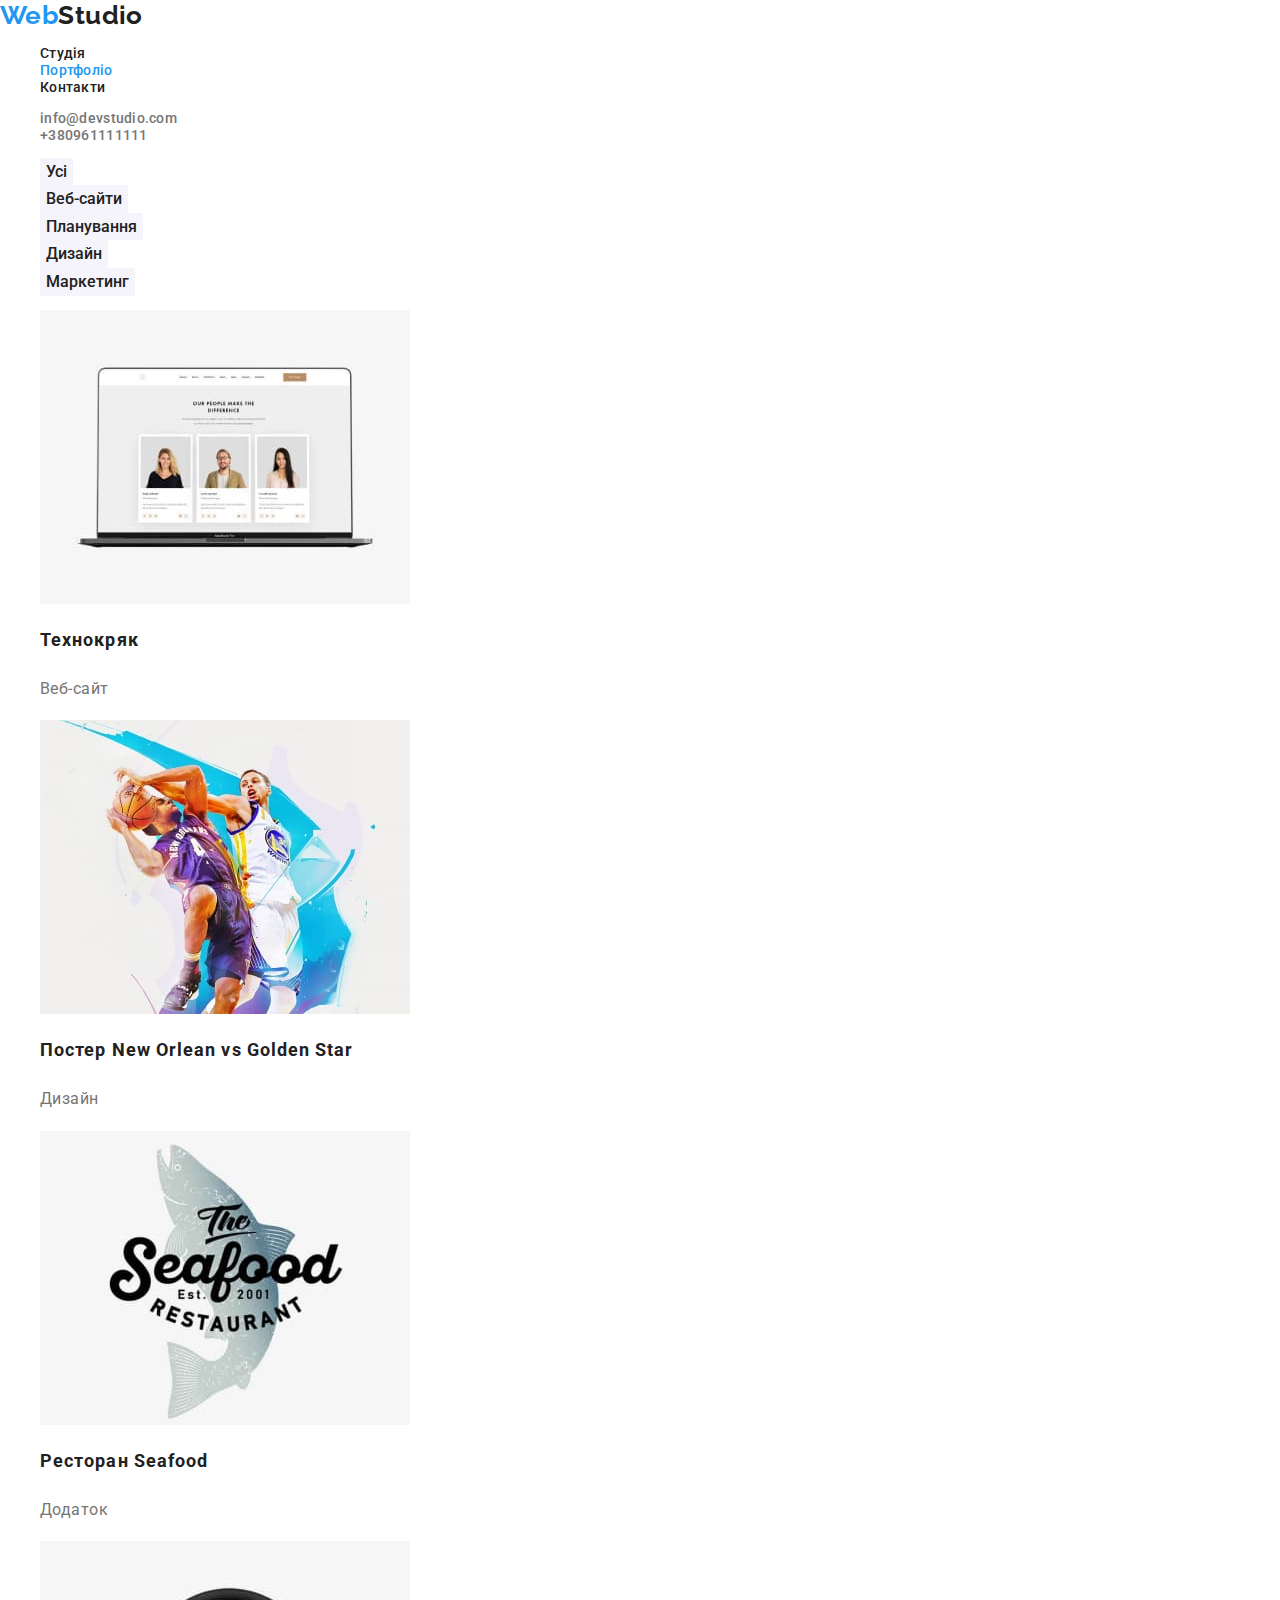
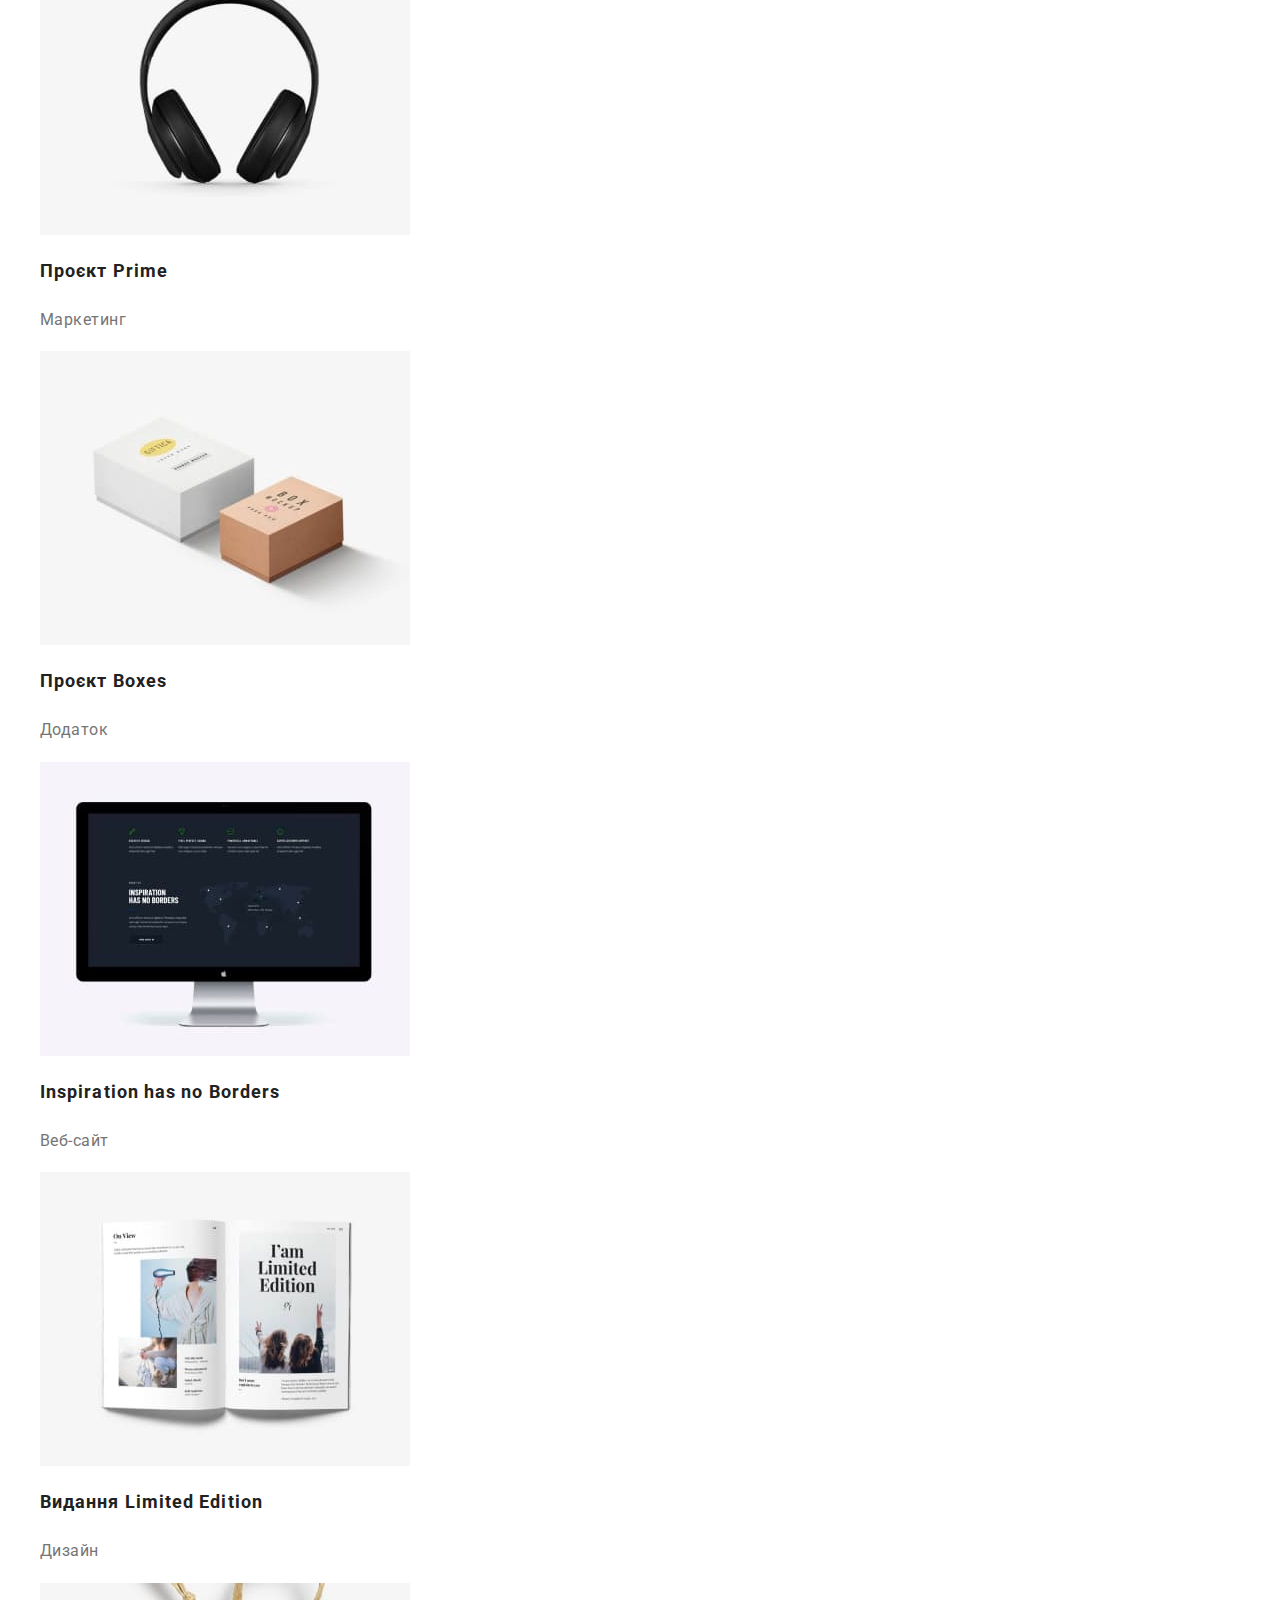
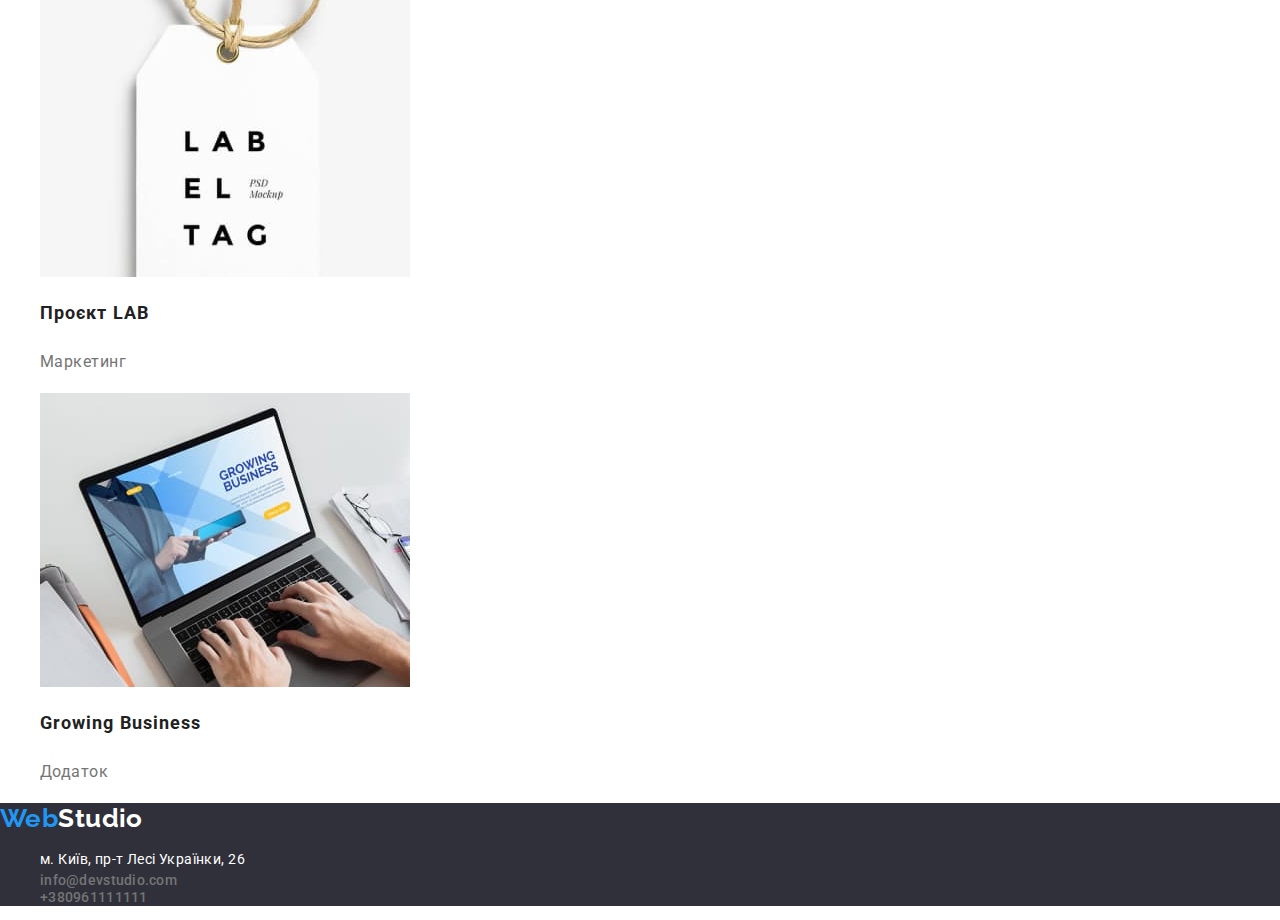
==== portfolio.html @ c3194bff "Додаэ нормалайз" ====
<!DOCTYPE html>
<html lang="uk">
<head>
    <meta charset="UTF-8">
    <meta http-equiv="X-UA-Compatible" content="IE=edge">
    <meta name="viewport" content="width=device-width, initial-scale=1.0">
    <title>Portfolio</title>
    <link rel="preconnect" href="https://fonts.googleapis.com"/>
    <link rel="preconnect" href="https://fonts.gstatic.com" crossorigin/>
    <link href="https://fonts.googleapis.com/css2?family=Raleway:wght@700&family=Roboto:ital,wght@0,400;0,500;0,700;1,900&display=swap" rel="stylesheet">
    <link rel="stylesheet" href="https://cdnjs.cloudflare.com/ajax/libs/modern-normalize/1.1.0/modern-normalize.min.css">
    <link rel="stylesheet" href="css/styles.css"/>
</head>
<body>
    <header>
        <nav>
            <a href="./index.html" class="logo-link">Web<span class="logo-header">Studio</span></a>
            <ul class="site-nav list">
                <li><a href="./index.html" class="link">Студія</a></li>
                <li><a href="./portfolio.html" class="link current">Портфоліо</a></li>
                <li><a href="#" class="link">Контакти</a></li>
            </ul>
        </nav>
        <ul class="contact-nav list">
            <li><a href="mailto:info@devstudio.com" class="link">info@devstudio.com</a></li>
            <li><a href="tel:+380961111111" class="link">+380961111111</a></li>
        </ul>
    </header>
    <main>
        <section>
            <h1 class="visually-hidden">Приклади робіт</h1>
            <ul class="site-works list">
                <li>
                    <button type="button" class="link">Усі</button>
                </li>
                <li>
                    <button type="button" class="link">Веб-сайти</button>
                </li>
                <li>
                    <button type="button" class="link">Планування</button>
                </li>
                <li>
                    <button type="button" class="link">Дизайн</button>
                </li>
                <li>
                    <button type="button" class="link">Маркетинг</button>
                </li>
            </ul>
        </section>
        <section>
            <ul class="list">
                <li>
                    <img src="images/imgportfolio.jpg" alt="Фото приклад Веб-сайту Технокряк" width="370" height="294">
                    <h2 class="works-title">Технокряк</h2>
                    <p class="works-text">Веб-сайт</p>
                </li>
                <li>
                    <img src="images/img1portfolio.jpg" alt="Фото приклад дизайну Постер New Orlean vs Golden Star" width="370" height="294">
                    <h2 class="works-title">Постер New Orlean vs Golden Star</h2>
                    <p class="works-text">Дизайн</p>
                </li>
                <li>
                    <img src="images/img2portfolio.jpg" alt="Фото приклад додатку Ресторан Seafood" width="370" height="294">
                    <h2 class="works-title">Ресторан Seafood</h2>
                    <p class="works-text">Додаток</p>
                </li>
                <li>
                    <img src="images/img3portfolio.jpg" alt="Фото приклад проєкт Prime" width="370" height="294">
                    <h2 class="works-title">Проєкт Prime</h2>
                    <p class="works-text">Маркетинг</p>
                </li>
                <li>
                    <img src="images/img4portfolio.jpg" alt="Фото приклад додатку Проєкт Boxes" width="370" height="294">
                    <h2 class="works-title">Проєкт Boxes</h2>
                    <p class="works-text">Додаток</p>
                </li>
                <li>
                    <img src="images/img5portfolio.jpg" alt="Фото приклад Веб-сайт Inspiration has no Borders" width="370" height="294">
                    <h2 class="works-title">Inspiration has no Borders</h2>
                    <p class="works-text">Веб-сайт</p>
                </li>
                <li>
                    <img src="images/img6portfolio.jpg" alt="Фото приклад дизайну Видання Limited Edition" width="370" height="294">
                    <h2 class="works-title">Видання Limited Edition</h2>
                    <p class="works-text">Дизайн</p>
                </li>
                <li>
                    <img src="images/img7portfolio.jpg" alt="Фото приклад маркетингу Проєкт LAB" width="370" height="294">
                    <h2 class="works-title">Проєкт LAB</h2>
                    <p class="works-text">Маркетинг</p>
                </li>
                <li>
                    <img src="images/img8portfolio.jpg" alt="Фото приклад додатку Growing Business" width="370" height="294">
                    <h2 class="works-title">Growing Business</h2>
                    <p class="works-text">Додаток</p>
                </li>
            </ul> 
        </section>
 
    </main>
    <footer class="contact-list">
        <a href="./index.html" class="logo-link">Web<span class="logo-studio">Studio</span></a>
        <address class="keys">
            <ul class="contact-nav list">
                <li><a href="https://goo.gl/maps/CPtrU1FHBa2aNyZL9" class="map-link" target="_blank" rel="noopener noreferrer nofollow">м. Київ, пр-т Лесі Українки, 26</a></li>
                <li><a href="mailto:info@devstudio.com" class="link">info@devstudio.com</a></li>
                <li><a href="tel:+380961111111" class="link">+380961111111</a></li>
            </ul>
        </address>
        </footer>
</body>
</html>
---- css/styles.css ----
:root {
    --primary-text-color:#757575;
    --title-text-color:#212121;
    --accent-color:#2196F3;
    --primary-white-color:#ffffff;
    --secondary-black-color: #2F303A;
    --super-blue-color :#188CE8;
    --fon-button-color : #F5F4FA;
    --main-font: 'Roboto',sans-serif;
    --secondary-font : 'Raleway',sans-serif;
}
/*body*/
body {
    font-size: 14px;
    background-color:var(--primary-white-color);
    color: var(--primary-text);
    font-family: 'Roboto',sans-serif;
    letter-spacing: 0.03em
}
 /*WebStudio*/
.logo-link {
    color:var(--accent-color);
    font-family: var(--secondary-font);
    font-weight: 700;
    font-size: 26px;
    line-height: 1.19;
    text-decoration: none;
}
.logo-header {
    color:var(--title-text-color) ;
}
/*Site nav*/
.site-nav .link,
.site-nav .list {
    color: var(--title-text-color);
    font-weight: 500;
    font-size: 14px;
    line-height: 1.14;
    letter-spacing: 0.02em;
    text-decoration: none;
}
.site-nav .link:hover, 
.site-nav .link:focus {
    color:var(--accent-color);
}
.site-nav .link.current {
    color: var(--accent-color);
}
/*Contact nav*/
.contact-nav .link {
    color: var(--primary-text-color);
    font-weight: 500;
    font-size: 14px;
    line-height: 1.14;
    letter-spacing: 0.02em;
    text-decoration: none;
}
.contact-nav .link:hover, 
.contact-nav .link:focus {
    color: var(--accent-color);
}
.site-nav .list {
    color: var(--primary-text-color);
    font-weight: 500;
    font-size: 14px;
    line-height: 1.14;
    letter-spacing: 0.02em;
    text-decoration: none;
}
.list {
    list-style: none;
}
/*Hero*/
.hero {
    background: var(--secondary-black-color);
}
.hero-title {
    color:var(--primary-white-color) ;
    font-weight: 900;
    font-size: 44px;
    line-height: 1.37;
    text-align: center;
    letter-spacing: 0.06em;
    text-transform: uppercase;
}
/*features*/
.features-list .title {
    color: var(--title-text-color);
    font-weight: 700;
    font-size: 14px;
    line-height: 1.14;
    text-transform: uppercase;
}
.features-list .text {
    color: var(--primary-text-color);
    font-weight: 400;
    font-size: 14px;
    line-height: 1.7;
}
.work-list {
    color: var(--title-text-color);
    font-weight: 700;
    font-size: 36px;
    line-height: 1.17;
    text-align: center;
}
.work-list .title {
    color: var(--title-text-color);
    font-weight: 500;
    font-size: 16px;
    line-height: 1.19;
    text-align: center;
}
.work-platform {
    background: var(--primary-white-color) ;
    box-shadow: 0px 1px 3px rgba(0, 0, 0, 0.12), 0px 1px 1px rgba(0, 0, 0, 0.14), 0px 2px 1px rgba(0, 0, 0, 0.2);
    border-radius: 0px 0px 4px 4px;
    width: 270px;
    height: 368px;
    text-align: center
}
.work-list .text{
    color: var(--primary-text-color);
    font-weight: 400;
    font-size: 16px;
    line-height: 19px;
    text-align: center;
}
/*Button*/
.button: {
    font-family: inherit;
}
.button-primary {
    background-color: var(--accent-color);
    color: var(--primary-white-color);
    box-shadow: 0px 4px 4px rgba(0, 0, 0, 0.15);
    border-radius: 4px;
    border:none;
    font-family: inherit;
    font-size: 16px;
    font-weight: 700;
    line-height: 1.88;
}
.button-primary:hover, 
.button-primary:focus {
    background-color : var(--super-blue-color);
    color: var(--primary-white-color);
    cursor:pointer;
}
.link {
    cursor:pointer;
}
.contact-list {
    background-color: var(--secondary-black-color);
}
.logo-studio {
    color: var(--primary-white-color);
}
.map-link {
    color: var(--primary-white-color);
    font-weight: 400;
    font-size: 14px;
    line-height: 1.7;
    text-decoration: none;
}
.works-title {
    color: var(--title-text-color);
    font-weight: 700;   
    font-size: 18px;
    line-height: 2.0;
    letter-spacing: 0.06em;
}
.works-text {
    color: var(--primary-text-color);
    font-weight: 400;
    font-size: 16px;
    line-height: 1.9;
    letter-spacing: 0.03em;
}
.site-works .link {
    background-color: var(--fon-button-color);
    color: var(--title-text-color);
    font-weight: 500;
    font-size: 16px;
    line-height: 1.6;
    text-align: center;
    border:none;
}
.site-works .link:hover, 
.site-works .link:focus {
    background-color: var(--accent-color);
    color: var(--primary-white-color);
}
.visually-hidden {
    position: absolute;
      white-space: nowrap;
      width: 1px;
      height: 1px;
      overflow: hidden;
      border: 0;
      padding: 0;
      clip: rect(0 0 0 0);
      clip-path: inset(50%);
      margin: -1px;
  }
  .keys {
    font-style: normal;
  }
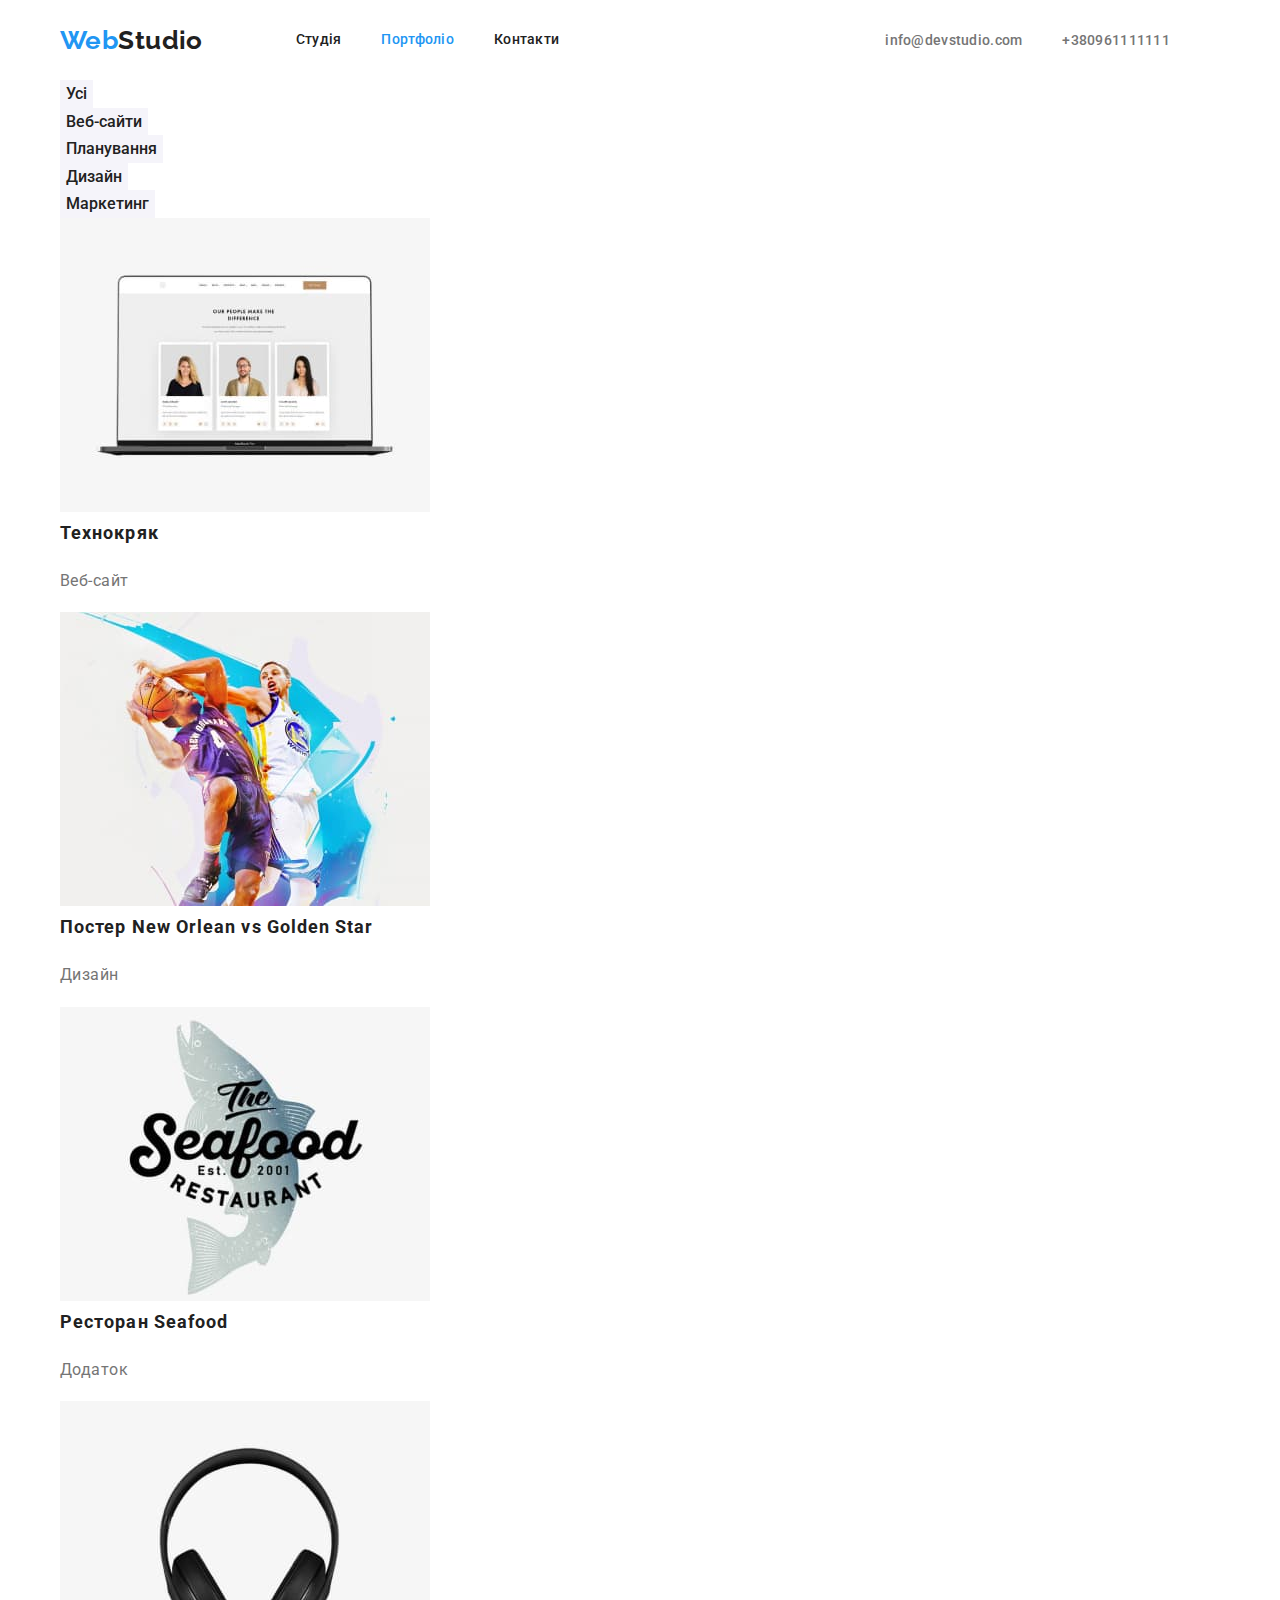
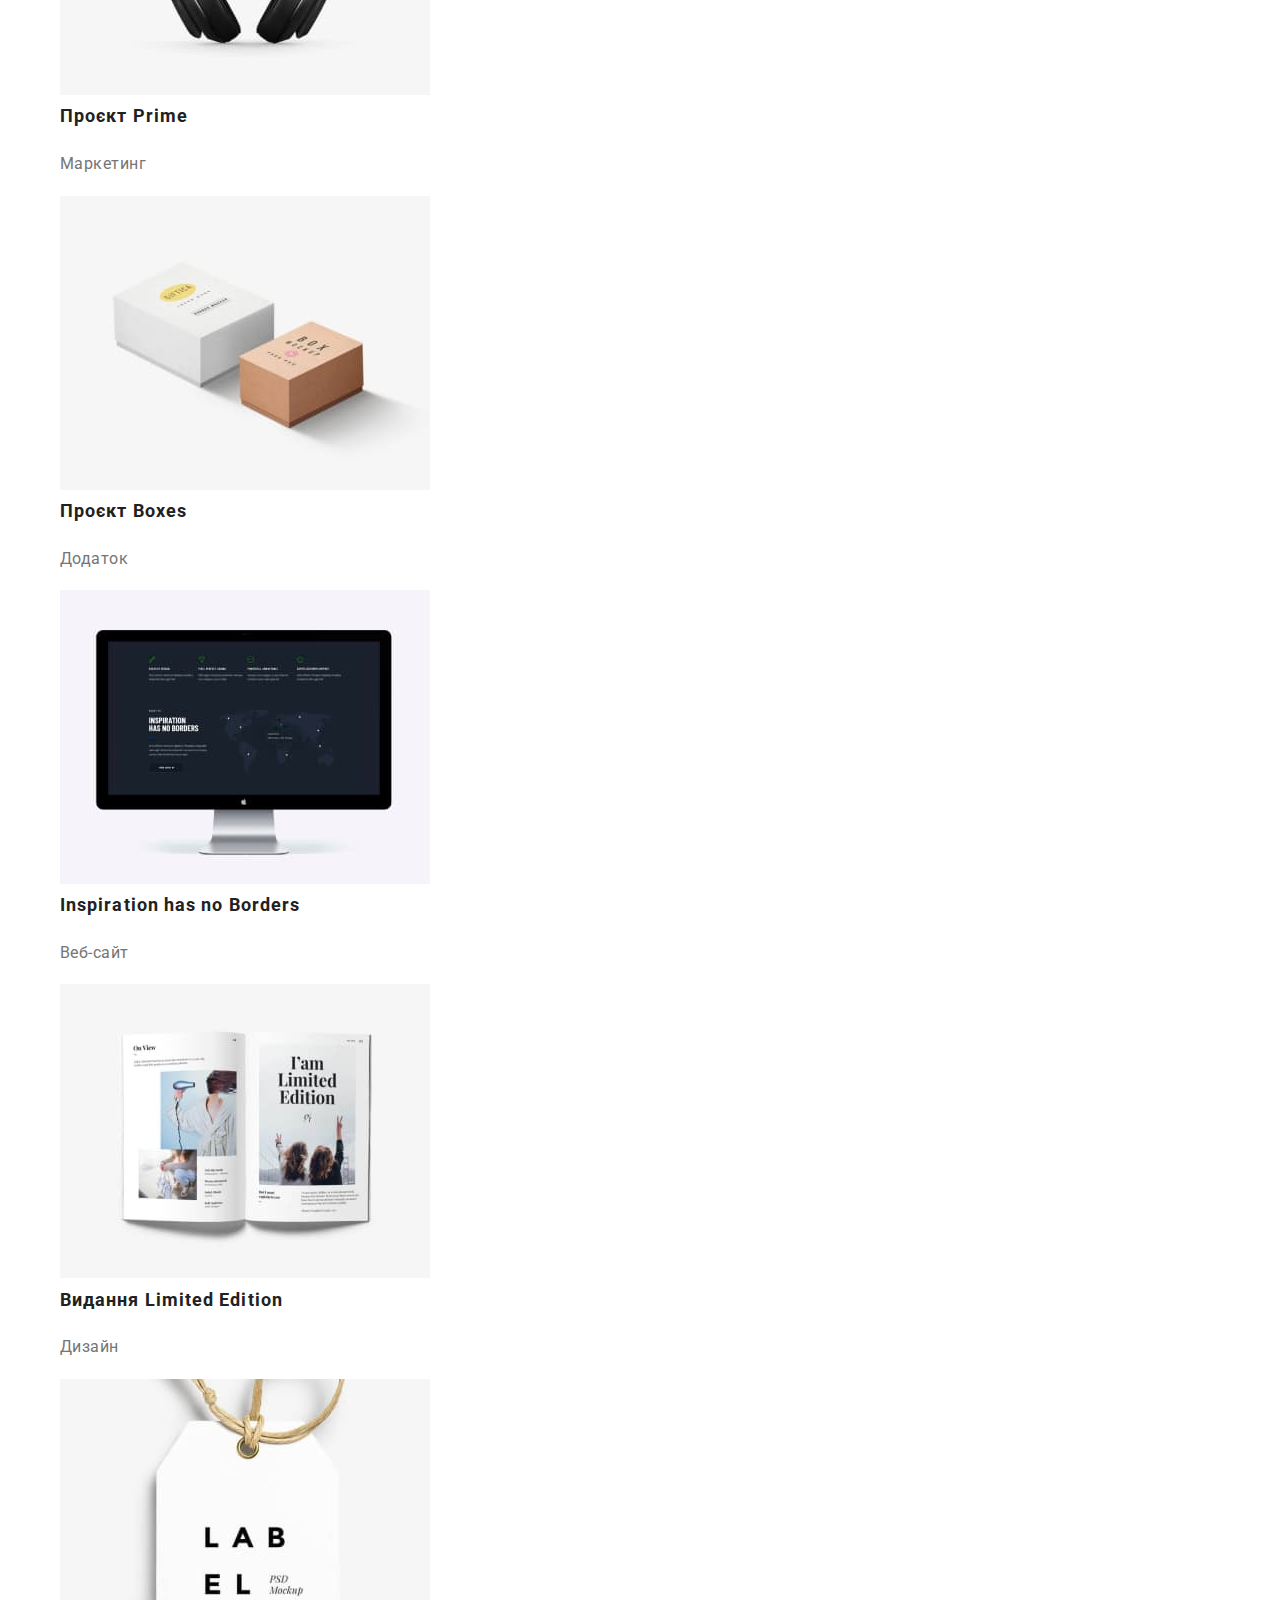
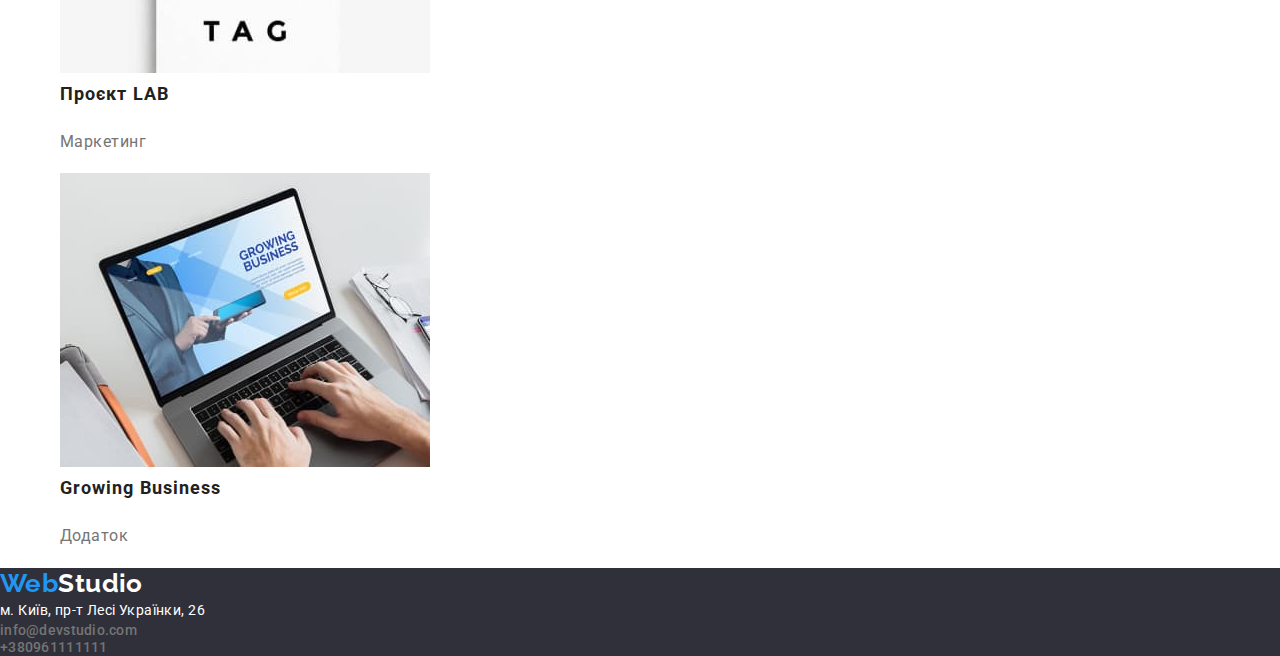
==== commit c7303ac6: "Задає попередню розмітку" ====
--- a/portfolio.html
+++ b/portfolio.html
@@ -12,22 +12,23 @@
     <link rel="stylesheet" href="css/styles.css"/>
 </head>
 <body>
-    <header>
-        <nav>
+    <header class="pege-header">
+        <nav class="container main-nav">
             <a href="./index.html" class="logo-link">Web<span class="logo-header">Studio</span></a>
             <ul class="site-nav list">
-                <li><a href="./index.html" class="link">Студія</a></li>
-                <li><a href="./portfolio.html" class="link current">Портфоліо</a></li>
-                <li><a href="#" class="link">Контакти</a></li>
+                <li class="item"><a href="./index.html" class="link">Студія</a></li>
+                <li class="item"><a href="./portfolio.html" class="link current">Портфоліо</a></li>
+                <li class="item"><a href="#" class="link">Контакти</a></li>
+            </ul>
+            <ul class="contact-nav list">
+                <li class="item"><a href="mailto:info@devstudio.com" class="link">info@devstudio.com</a></li>
+                <li class="item"><a href="tel:+380961111111" class="link">+380961111111</a></li>
             </ul>
         </nav>
-        <ul class="contact-nav list">
-            <li><a href="mailto:info@devstudio.com" class="link">info@devstudio.com</a></li>
-            <li><a href="tel:+380961111111" class="link">+380961111111</a></li>
-        </ul>
     </header>
     <main>
         <section>
+            <div class="container">
             <h1 class="visually-hidden">Приклади робіт</h1>
             <ul class="site-works list">
                 <li>
@@ -46,8 +47,10 @@
                     <button type="button" class="link">Маркетинг</button>
                 </li>
             </ul>
+        </div>
         </section>
         <section>
+            <div class="container">
             <ul class="list">
                 <li>
                     <img src="images/imgportfolio.jpg" alt="Фото приклад Веб-сайту Технокряк" width="370" height="294">
@@ -94,14 +97,14 @@
                     <h2 class="works-title">Growing Business</h2>
                     <p class="works-text">Додаток</p>
                 </li>
-            </ul> 
+            </ul>
+        </div> 
         </section>
- 
     </main>
     <footer class="contact-list">
         <a href="./index.html" class="logo-link">Web<span class="logo-studio">Studio</span></a>
         <address class="keys">
-            <ul class="contact-nav list">
+            <ul class="contact-foot list">
                 <li><a href="https://goo.gl/maps/CPtrU1FHBa2aNyZL9" class="map-link" target="_blank" rel="noopener noreferrer nofollow">м. Київ, пр-т Лесі Українки, 26</a></li>
                 <li><a href="mailto:info@devstudio.com" class="link">info@devstudio.com</a></li>
                 <li><a href="tel:+380961111111" class="link">+380961111111</a></li>
--- a/css/styles.css
+++ b/css/styles.css
@@ -17,6 +17,31 @@
     font-family: 'Roboto',sans-serif;
     letter-spacing: 0.03em
 }
+/*Утиліт*/
+.list {
+    list-style: none;
+    padding: 0;
+    margin: 0;
+}
+.container {
+    width: 1200px;
+    margin-left: auto;
+    margin-right: auto;
+    padding-left: 20px;
+    padding-right: 20px;
+}
+
+.page-header {
+
+}
+/*Main-nav*/
+.main-nav {
+    display: flex;
+    align-items: center;
+}
+.container {
+    width: 1200px;
+}
  /*WebStudio*/
 .logo-link {
     color:var(--accent-color);
@@ -46,6 +71,21 @@
 .site-nav .link.current {
     color: var(--accent-color);
 }
+.site-nav  {
+    display: flex;
+    margin-left: 93px;
+}
+.site-nav .item {
+    margin-right: 50px;
+}
+.site-nav .item:not(:last-child) {
+    margin-right: 40px;
+}
+.site-nav .link {
+    display: block;
+    padding-top:  32px;
+    padding-bottom: 32px;
+}
 /*Contact nav*/
 .contact-nav .link {
     color: var(--primary-text-color);
@@ -67,19 +107,29 @@
     letter-spacing: 0.02em;
     text-decoration: none;
 }
-.list {
-    list-style: none;
+.contact-nav {
+    display: flex;
+    margin-left: auto;
+}
+.contact-nav .item {
+    margin-right: 50px;
+}
+.contact-nav .item:not(:last-child) {
+    margin-right: 40px;
 }
 /*Hero*/
 .hero {
     background: var(--secondary-black-color);
+    text-align: center;
+    margin-top: 0;
 }
 .hero-title {
+    margin-bottom: 30px;
+    margin-top: 0;
     color:var(--primary-white-color) ;
     font-weight: 900;
     font-size: 44px;
     line-height: 1.37;
-    text-align: center;
     letter-spacing: 0.06em;
     text-transform: uppercase;
 }
@@ -90,8 +140,11 @@
     font-size: 14px;
     line-height: 1.14;
     text-transform: uppercase;
+    margin-top: 0;
+    margin-bottom: 10px;
 }
 .features-list .text {
+    margin-top: 0px;
     color: var(--primary-text-color);
     font-weight: 400;
     font-size: 14px;
@@ -103,6 +156,8 @@
     font-size: 36px;
     line-height: 1.17;
     text-align: center;
+    margin-top: 0px;
+    margin-bottom: 50px;
 }
 .work-list .title {
     color: var(--title-text-color);
@@ -117,7 +172,14 @@
     border-radius: 0px 0px 4px 4px;
     width: 270px;
     height: 368px;
-    text-align: center
+    text-align: center;
+}
+.work-platform .title {
+    margin-top: 0px;
+    margin-bottom: 10px;
+}
+.work-platform .text {
+    margin-top: 0px;
 }
 .work-list .text{
     color: var(--primary-text-color);
@@ -127,10 +189,13 @@
     text-align: center;
 }
 /*Button*/
-.button: {
+.button {
     font-family: inherit;
 }
 .button-primary {
+    min-width: 216px;
+    display:inline-block;
+    padding: 10px 32px;
     background-color: var(--accent-color);
     color: var(--primary-white-color);
     box-shadow: 0px 4px 4px rgba(0, 0, 0, 0.15);
@@ -140,6 +205,7 @@
     font-size: 16px;
     font-weight: 700;
     line-height: 1.88;
+    text-align: center;
 }
 .button-primary:hover, 
 .button-primary:focus {
@@ -152,6 +218,18 @@
 }
 .contact-list {
     background-color: var(--secondary-black-color);
+}
+.contact-foot .link:hover, 
+.contact-foot .link:focus {
+    color: var(--accent-color);
+}
+.contact-foot .link {
+    color: var(--primary-text-color);
+    font-weight: 500;
+    font-size: 14px;
+    line-height: 1.14;
+    letter-spacing: 0.02em;
+    text-decoration: none;
 }
 .logo-studio {
     color: var(--primary-white-color);
@@ -169,6 +247,7 @@
     font-size: 18px;
     line-height: 2.0;
     letter-spacing: 0.06em;
+    margin-top: 0px;
 }
 .works-text {
     color: var(--primary-text-color);
@@ -176,6 +255,7 @@
     font-size: 16px;
     line-height: 1.9;
     letter-spacing: 0.03em;
+    margin-top: 0px;
 }
 .site-works .link {
     background-color: var(--fon-button-color);
@@ -191,6 +271,10 @@
     background-color: var(--accent-color);
     color: var(--primary-white-color);
 }
+/*Special*/
+.special {
+    margin-top: 0;
+  }
 .visually-hidden {
     position: absolute;
       white-space: nowrap;
@@ -205,4 +289,4 @@
   }
   .keys {
     font-style: normal;
-  }+  }
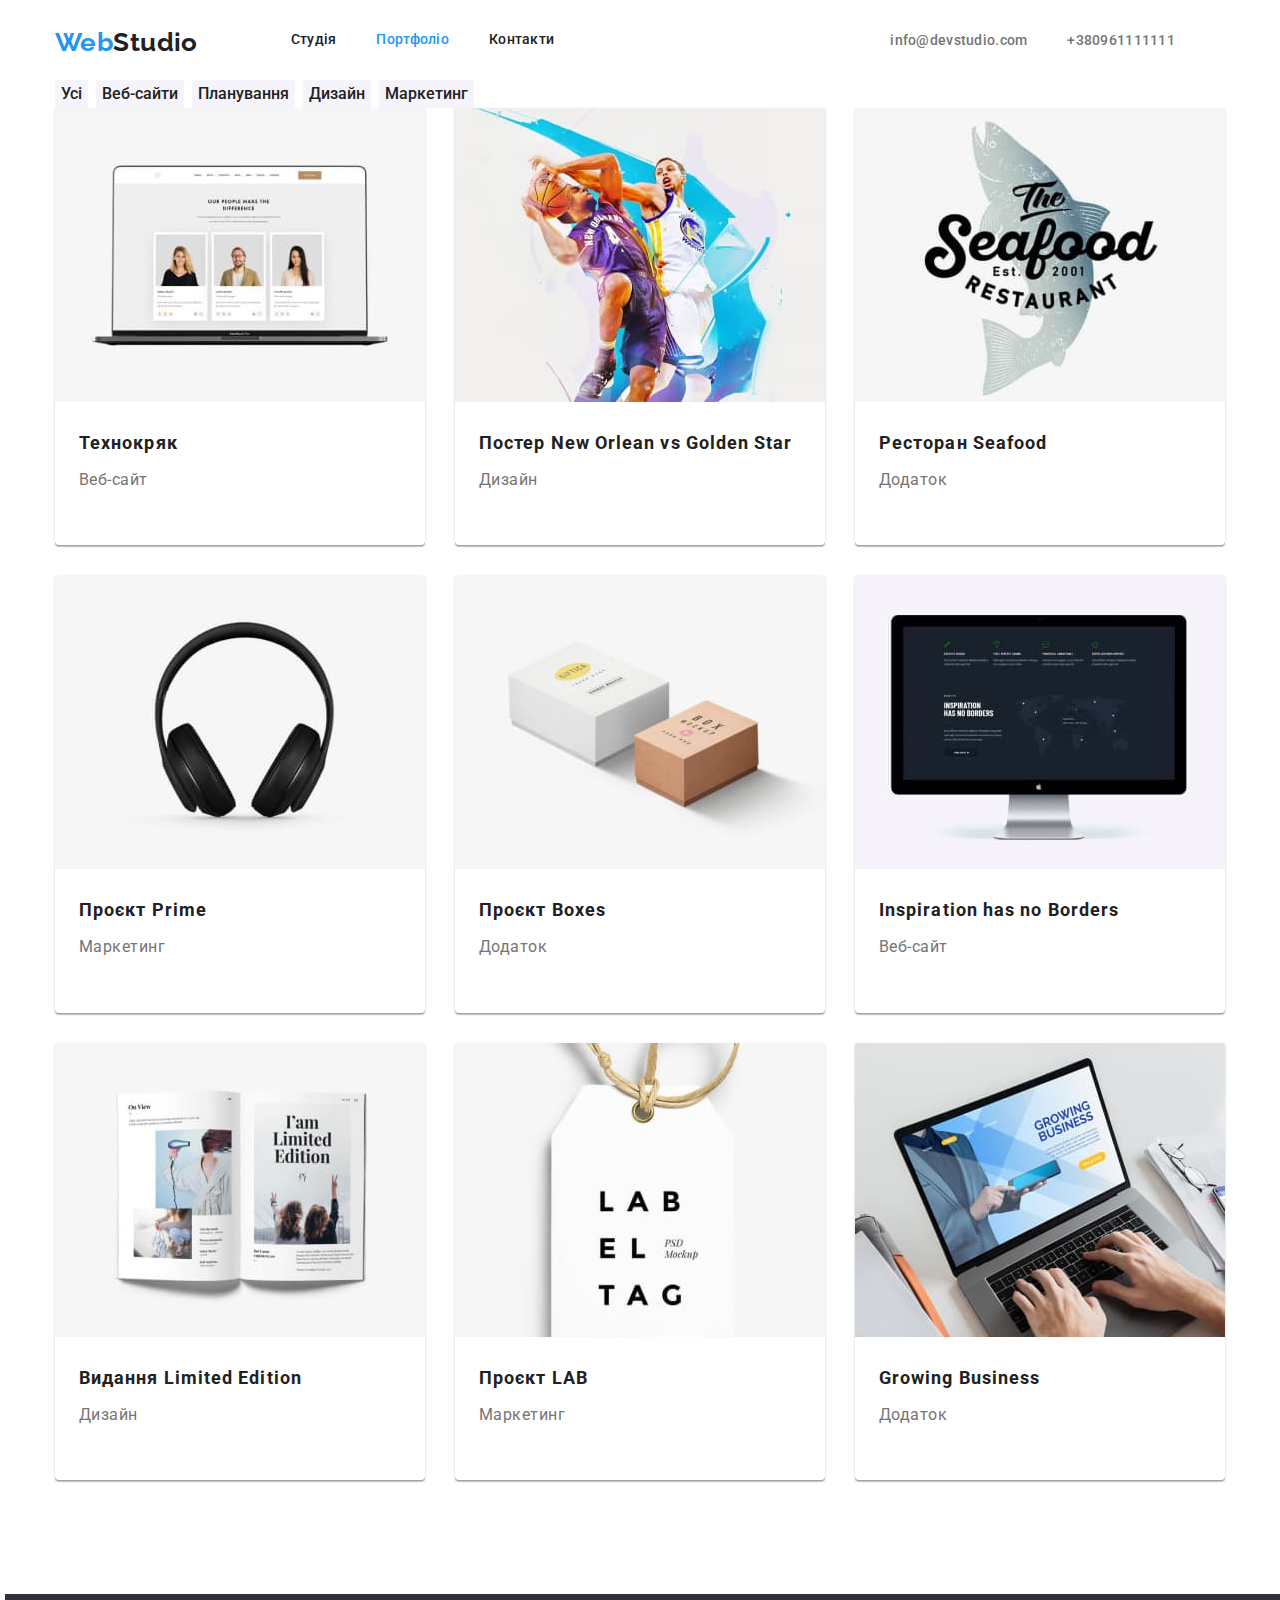
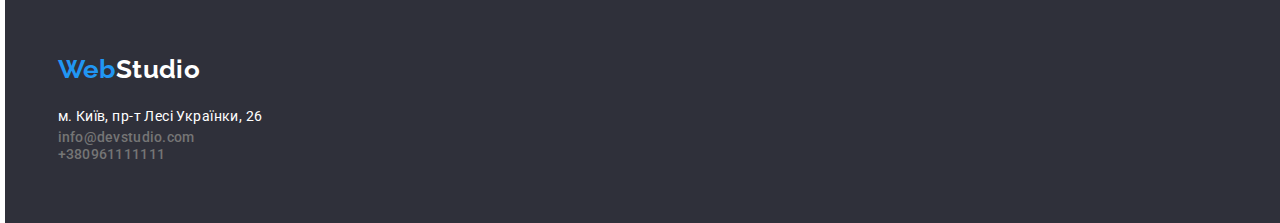
==== commit 30bcc82c: "Виправляє помилки" ====
--- a/portfolio.html
+++ b/portfolio.html
@@ -31,19 +31,19 @@
             <div class="container">
             <h1 class="visually-hidden">Приклади робіт</h1>
             <ul class="site-works list">
-                <li>
+                <li class="item">
                     <button type="button" class="link">Усі</button>
                 </li>
-                <li>
+                <li class="item">
                     <button type="button" class="link">Веб-сайти</button>
                 </li>
-                <li>
+                <li class="item">
                     <button type="button" class="link">Планування</button>
                 </li>
-                <li>
+                <li class="item">
                     <button type="button" class="link">Дизайн</button>
                 </li>
-                <li>
+                <li class="item">
                     <button type="button" class="link">Маркетинг</button>
                 </li>
             </ul>
@@ -51,48 +51,48 @@
         </section>
         <section>
             <div class="container">
-            <ul class="list">
-                <li>
+            <ul class="project-list">
+                <li class="item">
                     <img src="images/imgportfolio.jpg" alt="Фото приклад Веб-сайту Технокряк" width="370" height="294">
                     <h2 class="works-title">Технокряк</h2>
                     <p class="works-text">Веб-сайт</p>
                 </li>
-                <li>
+                <li class="item">
                     <img src="images/img1portfolio.jpg" alt="Фото приклад дизайну Постер New Orlean vs Golden Star" width="370" height="294">
                     <h2 class="works-title">Постер New Orlean vs Golden Star</h2>
                     <p class="works-text">Дизайн</p>
                 </li>
-                <li>
+                <li class="item">
                     <img src="images/img2portfolio.jpg" alt="Фото приклад додатку Ресторан Seafood" width="370" height="294">
                     <h2 class="works-title">Ресторан Seafood</h2>
                     <p class="works-text">Додаток</p>
                 </li>
-                <li>
+                <li class="item">
                     <img src="images/img3portfolio.jpg" alt="Фото приклад проєкт Prime" width="370" height="294">
                     <h2 class="works-title">Проєкт Prime</h2>
                     <p class="works-text">Маркетинг</p>
                 </li>
-                <li>
+                <li class="item">
                     <img src="images/img4portfolio.jpg" alt="Фото приклад додатку Проєкт Boxes" width="370" height="294">
                     <h2 class="works-title">Проєкт Boxes</h2>
                     <p class="works-text">Додаток</p>
                 </li>
-                <li>
+                <li class="item">
                     <img src="images/img5portfolio.jpg" alt="Фото приклад Веб-сайт Inspiration has no Borders" width="370" height="294">
                     <h2 class="works-title">Inspiration has no Borders</h2>
                     <p class="works-text">Веб-сайт</p>
                 </li>
-                <li>
+                <li class="item">
                     <img src="images/img6portfolio.jpg" alt="Фото приклад дизайну Видання Limited Edition" width="370" height="294">
                     <h2 class="works-title">Видання Limited Edition</h2>
                     <p class="works-text">Дизайн</p>
                 </li>
-                <li>
+                <li class="item">
                     <img src="images/img7portfolio.jpg" alt="Фото приклад маркетингу Проєкт LAB" width="370" height="294">
                     <h2 class="works-title">Проєкт LAB</h2>
                     <p class="works-text">Маркетинг</p>
                 </li>
-                <li>
+                <li class="item">
                     <img src="images/img8portfolio.jpg" alt="Фото приклад додатку Growing Business" width="370" height="294">
                     <h2 class="works-title">Growing Business</h2>
                     <p class="works-text">Додаток</p>
@@ -102,6 +102,7 @@
         </section>
     </main>
     <footer class="contact-list">
+    <div class="container">
         <a href="./index.html" class="logo-link">Web<span class="logo-studio">Studio</span></a>
         <address class="keys">
             <ul class="contact-foot list">
@@ -110,6 +111,7 @@
                 <li><a href="tel:+380961111111" class="link">+380961111111</a></li>
             </ul>
         </address>
-        </footer>
+    </footer>
+    </div>
 </body>
 </html>--- a/css/styles.css
+++ b/css/styles.css
@@ -41,6 +41,10 @@
 }
 .container {
     width: 1200px;
+    padding-left: 15px;
+    padding-right: 15px;
+    margin-left: auto;
+    margin-right: auto;
 }
  /*WebStudio*/
 .logo-link {
@@ -50,6 +54,7 @@
     font-size: 26px;
     line-height: 1.19;
     text-decoration: none;
+    padding-top: 25px;
 }
 .logo-header {
     color:var(--title-text-color) ;
@@ -117,16 +122,24 @@
 .contact-nav .item:not(:last-child) {
     margin-right: 40px;
 }
+
 /*Hero*/
+
 .hero {
     background: var(--secondary-black-color);
     text-align: center;
     margin-top: 0;
+    margin: 0px;
+    padding-bottom: 200px;
+}
+h1,h2,h3 { margin: 0px;
 }
 .hero-title {
-    margin-bottom: 30px;
-    margin-top: 0;
+    padding-top: 200px;
+    padding-bottom: 30px;
+
     color:var(--primary-white-color) ;
+    
     font-weight: 900;
     font-size: 44px;
     line-height: 1.37;
@@ -150,6 +163,19 @@
     font-size: 14px;
     line-height: 1.7;
 }
+.features-list {
+    display: flex;
+}
+.features-list .title {
+    margin-bottom: 10px;
+}
+.features-list .item {
+    width: 270px;
+    margin-top: 94px;
+    margin-left: 30px;
+    margin-bottom: 118px;
+}
+/*Our work*/
 .work-list {
     color: var(--title-text-color);
     font-weight: 700;
@@ -165,6 +191,41 @@
     font-size: 16px;
     line-height: 1.19;
     text-align: center;
+}
+.our-list {
+    display: flex;
+    text-align: center;
+}
+.our-list .item {
+    margin-top: 50px;
+    margin-left: 30px;
+    margin-bottom: 94px;
+    list-style: none;
+}
+.our-list .item {
+    margin-right: 30px;
+}
+.our-list .item:not(:last-child) {
+    margin-right: 30px; 
+}
+
+.fone {
+    background-color: var(--fon-button-color);
+}
+.team-list {
+    display: flex;
+    list-style: none;
+}
+
+.working-list {
+    color: var(--title-text-color);
+    font-weight: 700;
+    font-size: 36px;
+    line-height: 1.17;
+    text-align: center;
+    margin-top: 0px;
+    margin-bottom: 50px;
+    padding-top: 94px;
 }
 .work-platform {
     background: var(--primary-white-color) ;
@@ -173,6 +234,8 @@
     width: 270px;
     height: 368px;
     text-align: center;
+    margin-right: 30px;
+    margin-bottom: 94px;
 }
 .work-platform .title {
     margin-top: 0px;
@@ -180,6 +243,7 @@
 }
 .work-platform .text {
     margin-top: 0px;
+    margin-bottom: 30px;
 }
 .work-list .text{
     color: var(--primary-text-color);
@@ -188,6 +252,12 @@
     line-height: 19px;
     text-align: center;
 }
+
+.team-list .title {
+    margin-bottom: 10px;
+    padding-top: 30px;
+}
+
 /*Button*/
 .button {
     font-family: inherit;
@@ -206,6 +276,7 @@
     font-weight: 700;
     line-height: 1.88;
     text-align: center;
+    
 }
 .button-primary:hover, 
 .button-primary:focus {
@@ -231,6 +302,10 @@
     letter-spacing: 0.02em;
     text-decoration: none;
 }
+.logo-link {
+    margin: 0px;
+    padding-bottom: 20px;
+}
 .logo-studio {
     color: var(--primary-white-color);
 }
@@ -248,6 +323,7 @@
     line-height: 2.0;
     letter-spacing: 0.06em;
     margin-top: 0px;
+    text-align: center;
 }
 .works-text {
     color: var(--primary-text-color);
@@ -256,6 +332,7 @@
     line-height: 1.9;
     letter-spacing: 0.03em;
     margin-top: 0px;
+    text-align: center;
 }
 .site-works .link {
     background-color: var(--fon-button-color);
@@ -271,6 +348,49 @@
     background-color: var(--accent-color);
     color: var(--primary-white-color);
 }
+.site-works {
+    display: flex;
+}
+.site-works .list {
+
+}
+.site-works .item {
+    margin-right: 8px;
+}
+.project-list {
+    display: flex;
+    flex-wrap: wrap;
+    list-style: none;
+    margin-left: 0px;
+    padding: 0px;
+    margin-top: 0px;
+    margin-bottom: 114px;
+}
+.project-list .item {
+    margin-right: 30px;
+    margin-bottom: 30px;
+    width: 370px;
+    box-shadow: 0px 1px 3px rgba(0, 0, 0, 0.12), 0px 1px 1px rgba(0, 0, 0, 0.14), 0px 2px 1px rgba(0, 0, 0, 0.2);
+    border-radius: 0px 0px 4px 4px;
+}
+.project-list .item:nth-child(3n) {
+    margin-right: 0;
+}
+.project-list .item:nth-last-child(-n +3 ) {
+    margin-bottom: 0;
+}
+.works-title {
+    text-align: left;
+    margin-left: 24px;
+    margin-top: 20px;
+    margin-bottom: 4px;
+}
+.works-text {
+    text-align: left;
+    margin-left: 24px;
+    margin-bottom: 50px;
+}
+
 /*Special*/
 .special {
     margin-top: 0;
@@ -287,6 +407,18 @@
       clip-path: inset(50%);
       margin: -1px;
   }
+  .logo-link {
+
+  }
   .keys {
     font-style: normal;
-  }
+    padding-top: 20px;
+    padding-bottom: 60px;
+  }
+  .contact-list {
+    margin-left: 5px;
+    padding-top: 60px;
+  }
+  .contact-foot .item {
+    margin-bottom: 9px;
+  }
